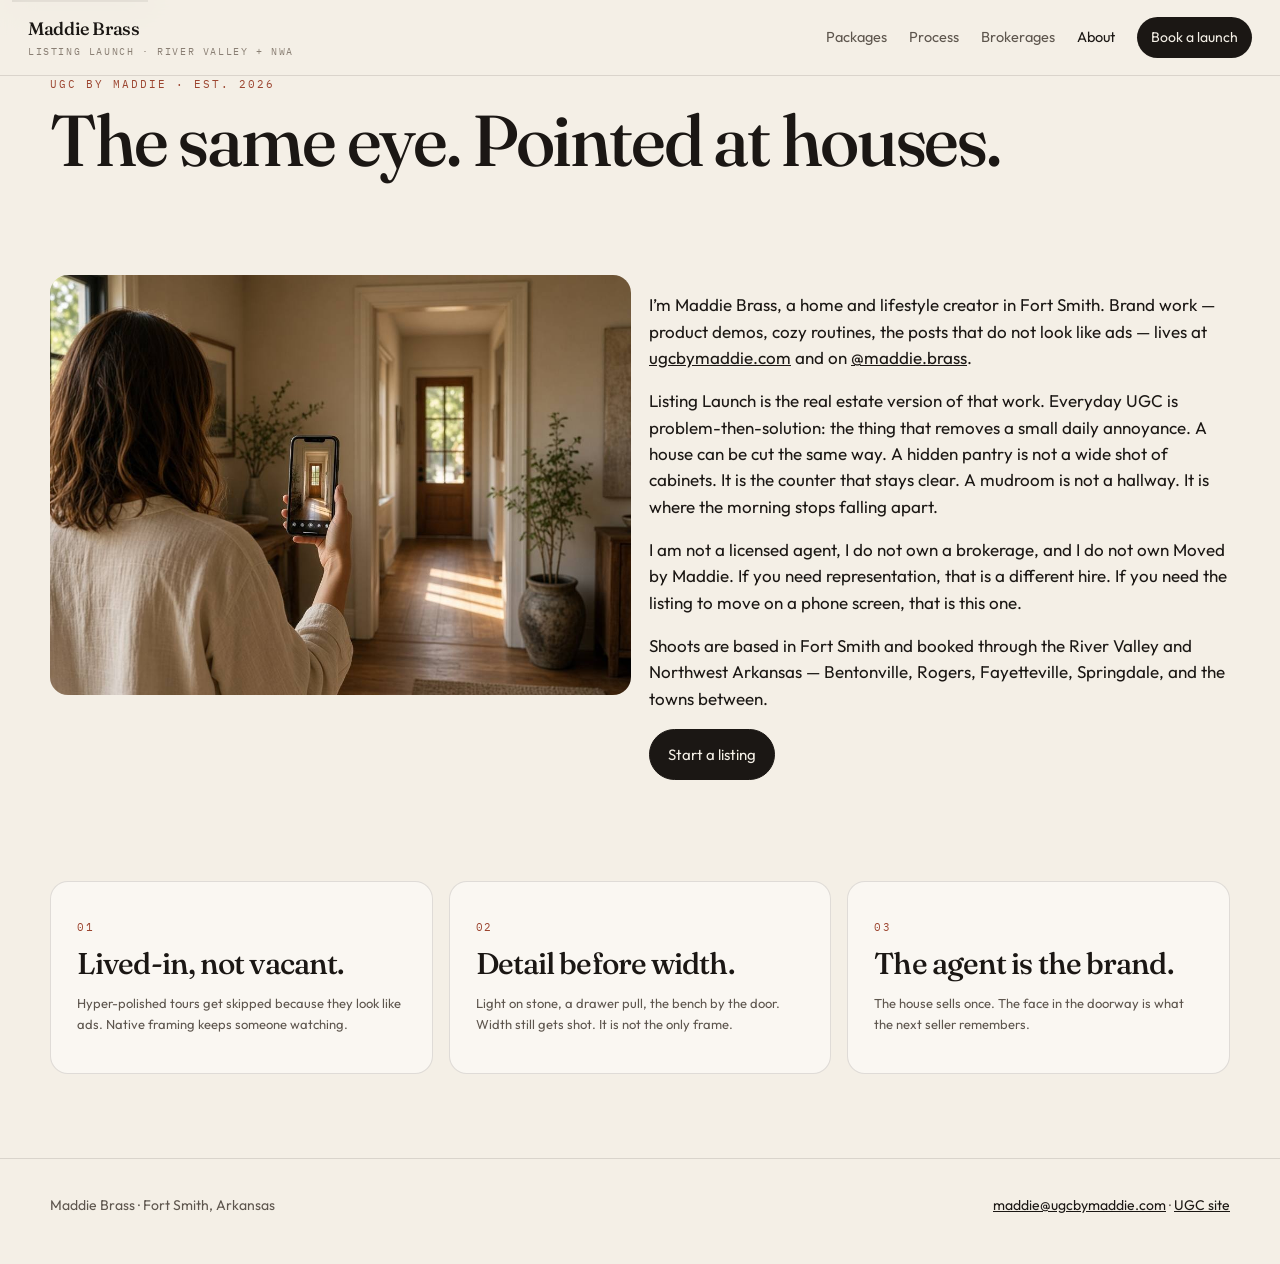
==== about.html @ f2fada8d "Listing Launch site for Fort Smith and NWA" ====
<!DOCTYPE html>
<html lang="en">
<head>
  <meta charset="utf-8">
  <meta name="viewport" content="width=device-width, initial-scale=1">
  <title>About Maddie Brass · Listing Launch</title>
  <meta name="description" content="Maddie Brass is a Fort Smith and Northwest Arkansas lifestyle creator. Listing Launch is her media service for real estate agents. She does not own a brokerage.">
  <link rel="preconnect" href="https://fonts.googleapis.com">
  <link rel="preconnect" href="https://fonts.gstatic.com" crossorigin>
  <link href="https://fonts.googleapis.com/css2?family=Fraunces:ital,opsz,wght@0,9..144,500;1,9..144,460&family=IBM+Plex+Mono:wght@400;500&family=Outfit:wght@380;460;560&display=swap" rel="stylesheet">
  <link rel="stylesheet" href="styles.css">
  <link rel="icon" href="data:image/svg+xml,%3Csvg xmlns='http://www.w3.org/2000/svg' viewBox='0 0 32 32'%3E%3Crect fill='%239c4530' width='32' height='32' rx='6'/%3E%3Ctext x='16' y='22' text-anchor='middle' font-size='16' fill='%23f4efe6' font-family='Georgia'%3EM%3C/text%3E%3C/svg%3E">
</head>
<body>
  <a class="skip" href="#main">Skip to content</a>
  <header class="site-header">
    <a class="brand" href="index.html">
      <strong>Maddie Brass</strong>
      <span>Listing Launch · River Valley + NWA</span>
    </a>
    <button class="nav-toggle" aria-expanded="false">Menu</button>
    <nav class="nav">
      <a href="packages.html">Packages</a>
      <a href="process.html">Process</a>
      <a href="brokerages.html">Brokerages</a>
      <a href="about.html" aria-current="page">About</a>
      <a class="book" href="book.html">Book a launch</a>
    </nav>
  </header>
  <main id="main">
    <div class="wrap page-hero">
      <p class="kicker">UGC by Maddie · est. 2026</p>
      <h1>The same eye. Pointed at houses.</h1>
    </div>
    <section>
      <div class="wrap split">
        <img src="assets/filming.jpg" alt="Filming a vertical walkthrough from the hallway" style="border-radius:18px; object-fit:cover; min-height:420px;">
        <div>
          <p>I’m Maddie Brass, a home and lifestyle creator in Fort Smith. Brand work — product demos, cozy routines, the posts that do not look like ads — lives at <a href="https://ugcbymaddie.com">ugcbymaddie.com</a> and on <a href="https://www.tiktok.com/@maddie.brass">@maddie.brass</a>.</p>
          <p>Listing Launch is the real estate version of that work. Everyday UGC is problem-then-solution: the thing that removes a small daily annoyance. A house can be cut the same way. A hidden pantry is not a wide shot of cabinets. It is the counter that stays clear. A mudroom is not a hallway. It is where the morning stops falling apart.</p>
          <p>I am not a licensed agent, I do not own a brokerage, and I do not own Moved by Maddie. If you need representation, that is a different hire. If you need the listing to move on a phone screen, that is this one.</p>
          <p>Shoots are based in Fort Smith and booked through the River Valley and Northwest Arkansas — Bentonville, Rogers, Fayetteville, Springdale, and the towns between.</p>
          <p><a class="btn" href="book.html">Start a listing</a></p>
        </div>
      </div>
    </section>
    <section style="padding-top:0">
      <div class="wrap grid-3">
        <article class="panel">
          <p class="num">01</p>
          <h3>Lived-in, not vacant.</h3>
          <p class="fine">Hyper-polished tours get skipped because they look like ads. Native framing keeps someone watching.</p>
        </article>
        <article class="panel">
          <p class="num">02</p>
          <h3>Detail before width.</h3>
          <p class="fine">Light on stone, a drawer pull, the bench by the door. Width still gets shot. It is not the only frame.</p>
        </article>
        <article class="panel">
          <p class="num">03</p>
          <h3>The agent is the brand.</h3>
          <p class="fine">The house sells once. The face in the doorway is what the next seller remembers.</p>
        </article>
      </div>
    </section>
  </main>
  <footer class="site-footer">
    <div class="wrap foot">
      <div>Maddie Brass · Fort Smith, Arkansas</div>
      <div><a href="mailto:maddie@ugcbymaddie.com">maddie@ugcbymaddie.com</a> · <a href="https://ugcbymaddie.com">UGC site</a></div>
    </div>
  </footer>
  <script src="site.js"></script>
</body>
</html>
---- styles.css ----
:root {
  --paper: #f4efe6;
  --paper-2: #ebe3d6;
  --card: #faf7f2;
  --ink: #1b1714;
  --ink-soft: #5e564e;
  --muted: #8a7f74;
  --clay: #9c4530;
  --clay-deep: #7c3423;
  --moss: #2c4033;
  --moss-soft: #3e5646;
  --line: rgba(27, 23, 20, 0.12);
  --line-strong: rgba(27, 23, 20, 0.22);
  --shadow: 0 24px 60px rgba(60, 36, 18, 0.08);
  --serif: "Fraunces", "Iowan Old Style", Palatino, serif;
  --sans: "Outfit", "Avenir Next", "Segoe UI", sans-serif;
  --mono: "IBM Plex Mono", ui-monospace, monospace;
  --max: 1180px;
  --header: 76px;
}

* { box-sizing: border-box; }
html { scroll-behavior: smooth; }
body {
  margin: 0;
  background: var(--paper);
  color: var(--ink);
  font-family: var(--sans);
  font-size: 17px;
  line-height: 1.55;
  text-rendering: optimizeLegibility;
}
img { max-width: 100%; display: block; }
a { color: inherit; }
button, input, select, textarea { font-family: inherit; }

.skip {
  position: absolute;
  left: 12px;
  top: -40px;
  background: var(--ink);
  color: var(--paper);
  padding: 8px 12px;
  z-index: 20;
}
.skip:focus { top: 12px; }

.site-header {
  position: sticky;
  top: 0;
  z-index: 30;
  height: var(--header);
  display: flex;
  align-items: center;
  justify-content: space-between;
  padding: 0 28px;
  background: rgba(244, 239, 230, 0.86);
  backdrop-filter: blur(16px);
  border-bottom: 1px solid var(--line);
}
.brand {
  display: flex;
  flex-direction: column;
  text-decoration: none;
  gap: 1px;
}
.brand strong {
  font-family: var(--serif);
  font-weight: 520;
  font-size: 18px;
  letter-spacing: -0.02em;
}
.brand span {
  font-family: var(--mono);
  font-size: 10px;
  letter-spacing: 0.16em;
  text-transform: uppercase;
  color: var(--muted);
}
.nav {
  display: flex;
  align-items: center;
  gap: 22px;
}
.nav a {
  text-decoration: none;
  font-size: 14.5px;
  color: var(--ink-soft);
}
.nav a[aria-current="page"] { color: var(--ink); }
.nav a.book {
  background: var(--ink);
  color: var(--paper);
  padding: 10px 14px;
  border-radius: 999px;
  font-size: 14px;
}
.nav-toggle {
  display: none;
  border: 1px solid var(--line-strong);
  background: transparent;
  border-radius: 999px;
  padding: 8px 12px;
  font-size: 13px;
  letter-spacing: 0.08em;
  text-transform: uppercase;
}

.wrap { width: min(var(--max), calc(100% - 48px)); margin: 0 auto; }
.kicker {
  font-family: var(--mono);
  font-size: 11px;
  letter-spacing: 0.18em;
  text-transform: uppercase;
  color: var(--clay);
  margin: 0 0 14px;
}
h1, h2, h3 { font-family: var(--serif); font-weight: 500; letter-spacing: -0.03em; }
h1 { font-size: clamp(46px, 7vw, 88px); line-height: 0.92; margin: 0 0 18px; }
h2 { font-size: clamp(34px, 4.4vw, 56px); line-height: 1.02; margin: 0 0 14px; }
h3 { font-size: 28px; line-height: 1.1; margin: 0 0 10px; }
.lede { font-size: 19px; color: var(--ink-soft); max-width: 46ch; }
em.mark {
  font-style: italic;
  font-weight: 450;
}

.hero {
  display: grid;
  grid-template-columns: 1.05fr 0.95fr;
  gap: 48px;
  align-items: end;
  padding: 54px 0 28px;
}
.hero-copy p { max-width: 48ch; }
.actions { display: flex; gap: 12px; flex-wrap: wrap; margin-top: 26px; }
.btn {
  display: inline-flex;
  align-items: center;
  justify-content: center;
  text-decoration: none;
  border-radius: 999px;
  padding: 13px 18px;
  border: 1px solid var(--ink);
  background: var(--ink);
  color: var(--paper);
  font-size: 15px;
}
.btn.ghost { background: transparent; color: var(--ink); }
.btn.clay { background: var(--clay); border-color: var(--clay); }
.meta-row {
  display: flex;
  gap: 22px;
  margin-top: 28px;
  padding-top: 18px;
  border-top: 1px solid var(--line);
  font-size: 13px;
  color: var(--ink-soft);
}
.meta-row strong { display: block; color: var(--ink); font-weight: 560; font-size: 14px; }

.hero-frame {
  position: relative;
  min-height: 520px;
}
.hero-frame img.main {
  width: 100%;
  height: 560px;
  object-fit: cover;
  border-radius: 18px 18px 72px 18px;
}
.float-card {
  position: absolute;
  left: -28px;
  bottom: 28px;
  width: 210px;
  background: var(--card);
  border: 1px solid var(--line);
  border-radius: 16px;
  padding: 12px;
  box-shadow: var(--shadow);
}
.float-card img { height: 250px; width: 100%; object-fit: cover; border-radius: 10px; }
.float-card p { margin: 8px 2px 0; font-size: 12px; color: var(--ink-soft); }

.ticker {
  border-top: 1px solid var(--line);
  border-bottom: 1px solid var(--line);
  overflow: hidden;
  padding: 12px 0;
  margin-top: 18px;
}
.ticker-track {
  display: flex;
  gap: 28px;
  width: max-content;
  animation: tick 32s linear infinite;
  font-family: var(--mono);
  font-size: 12px;
  letter-spacing: 0.14em;
  text-transform: uppercase;
  color: var(--ink-soft);
}
@keyframes tick { to { transform: translateX(-50%); } }

section { padding: 84px 0; }
.section-head { display: flex; justify-content: space-between; gap: 32px; align-items: end; margin-bottom: 32px; }
.section-head p { max-width: 42ch; color: var(--ink-soft); margin: 0; }

.split { display: grid; grid-template-columns: 1fr 1fr; gap: 18px; }
.panel {
  background: var(--card);
  border: 1px solid var(--line);
  border-radius: 18px;
  padding: 26px;
}
.panel.dark {
  background: var(--moss);
  color: #f4efe6;
  border-color: transparent;
}
.panel.dark p, .panel.dark li { color: rgba(244, 239, 230, 0.82); }
.panel h3 { font-size: 30px; }
.panel ol, .panel ul { padding-left: 18px; }
.panel li { margin: 8px 0; }

.grid-3 { display: grid; grid-template-columns: repeat(3, 1fr); gap: 16px; }
.card {
  background: var(--card);
  border: 1px solid var(--line);
  border-radius: 18px;
  overflow: hidden;
}
.card img { height: 210px; width: 100%; object-fit: cover; }
.card .pad, .pad { padding: 20px 20px 22px; }
.num {
  font-family: var(--mono);
  font-size: 11px;
  letter-spacing: 0.16em;
  color: var(--clay);
}
.price {
  font-family: var(--serif);
  font-size: 34px;
  margin: 8px 0;
}
.fine { font-size: 13px; color: var(--ink-soft); }

table {
  width: 100%;
  border-collapse: collapse;
  font-size: 15px;
}
th, td {
  text-align: left;
  padding: 14px 12px;
  border-bottom: 1px solid var(--line);
  vertical-align: top;
}
th { font-size: 12px; letter-spacing: 0.12em; text-transform: uppercase; color: var(--muted); font-weight: 560; }
.table-wrap { overflow-x: auto; border: 1px solid var(--line); border-radius: 16px; background: var(--card); }

.quote {
  font-family: var(--serif);
  font-size: clamp(24px, 3vw, 34px);
  line-height: 1.25;
  margin: 0;
}
.script {
  background: var(--ink);
  color: #f6f1ea;
  border-radius: 22px;
  padding: 36px;
}
.script p { font-size: 18px; line-height: 1.55; color: rgba(246, 241, 234, 0.9); }
.script .who { font-family: var(--mono); font-size: 11px; letter-spacing: 0.16em; text-transform: uppercase; color: #e2b2a4; }

.steps { display: grid; grid-template-columns: repeat(4, 1fr); gap: 14px; }
.step {
  border-top: 1px solid var(--ink);
  padding-top: 14px;
}
.step strong { display: block; font-family: var(--serif); font-size: 22px; font-weight: 500; margin: 8px 0; }

.area-grid { display: grid; grid-template-columns: 1.1fr 0.9fr; gap: 28px; align-items: center; }
.chips { display: flex; flex-wrap: wrap; gap: 8px; margin-top: 16px; }
.chip {
  border: 1px solid var(--line-strong);
  border-radius: 999px;
  padding: 7px 12px;
  font-size: 14px;
}

.form {
  display: grid;
  gap: 14px;
  background: var(--card);
  border: 1px solid var(--line);
  border-radius: 20px;
  padding: 24px;
}
label { display: grid; gap: 6px; font-size: 13px; letter-spacing: 0.04em; text-transform: uppercase; color: var(--ink-soft); }
input, select, textarea {
  border: 1px solid var(--line-strong);
  background: #fffdf9;
  border-radius: 12px;
  padding: 12px 12px;
  font-size: 16px;
  color: var(--ink);
  text-transform: none;
  letter-spacing: 0;
}
textarea { min-height: 130px; resize: vertical; }
.form-row { display: grid; grid-template-columns: 1fr 1fr; gap: 12px; }
.note { font-size: 14px; color: var(--ink-soft); }

.site-footer {
  border-top: 1px solid var(--line);
  padding: 36px 0 48px;
}
.foot {
  display: flex;
  justify-content: space-between;
  gap: 24px;
  flex-wrap: wrap;
  font-size: 14px;
  color: var(--ink-soft);
}
.foot a { color: var(--ink); }

.book-layout { display: grid; grid-template-columns: 1.1fr 0.9fr; gap: 28px; align-items: start; }
.page-hero h1 { font-size: clamp(42px, 6vw, 72px); }

@media (max-width: 900px) {
  .nav-toggle { display: inline-flex; }
  .nav {
    display: none;
    position: absolute;
    top: var(--header);
    left: 0;
    right: 0;
    background: var(--paper);
    border-bottom: 1px solid var(--line);
    flex-direction: column;
    align-items: flex-start;
    padding: 16px 22px 22px;
    gap: 14px;
  }
  .nav.open { display: flex; }
  .hero, .split, .grid-3, .steps, .area-grid, .section-head, .form-row, .book-layout { grid-template-columns: 1fr; display: grid; }
  .hero-frame { min-height: 0; }
  .hero-frame img.main { height: 360px; }
  .float-card { position: static; width: 160px; margin-top: -48px; margin-left: 16px; }
  .steps { grid-template-columns: 1fr 1fr; }
  .wrap { width: min(var(--max), calc(100% - 32px)); }
  h1 { font-size: 46px; }
}
@media (prefers-reduced-motion: reduce) {
  .ticker-track { animation: none; }
  html { scroll-behavior: auto; }
}
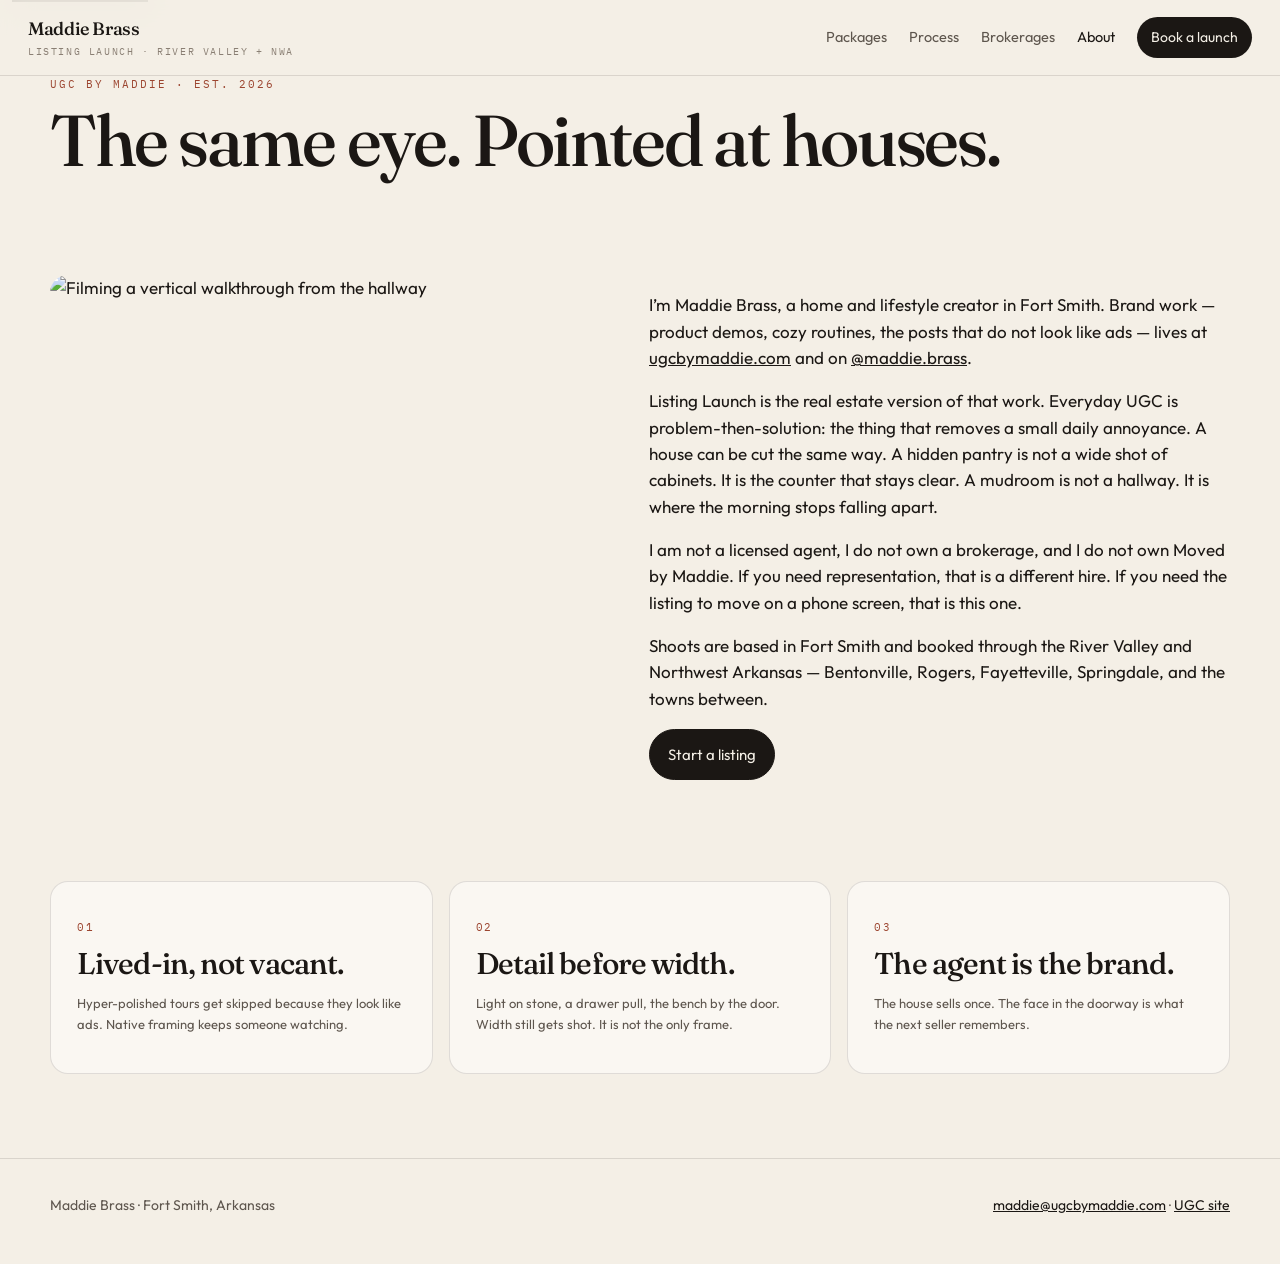
==== commit 13672be9: "Point photos at public repo for the test deploy" ====
--- a/about.html
+++ b/about.html
@@ -34,7 +34,7 @@
     </div>
     <section>
       <div class="wrap split">
-        <img src="assets/filming.jpg" alt="Filming a vertical walkthrough from the hallway" style="border-radius:18px; object-fit:cover; min-height:420px;">
+        <img src="https://raw.githubusercontent.com/doseofproof/listing-launch/main/assets/filming.jpg" alt="Filming a vertical walkthrough from the hallway" style="border-radius:18px; object-fit:cover; min-height:420px;">
         <div>
           <p>I’m Maddie Brass, a home and lifestyle creator in Fort Smith. Brand work — product demos, cozy routines, the posts that do not look like ads — lives at <a href="https://ugcbymaddie.com">ugcbymaddie.com</a> and on <a href="https://www.tiktok.com/@maddie.brass">@maddie.brass</a>.</p>
           <p>Listing Launch is the real estate version of that work. Everyday UGC is problem-then-solution: the thing that removes a small daily annoyance. A house can be cut the same way. A hidden pantry is not a wide shot of cabinets. It is the counter that stays clear. A mudroom is not a hallway. It is where the morning stops falling apart.</p>
